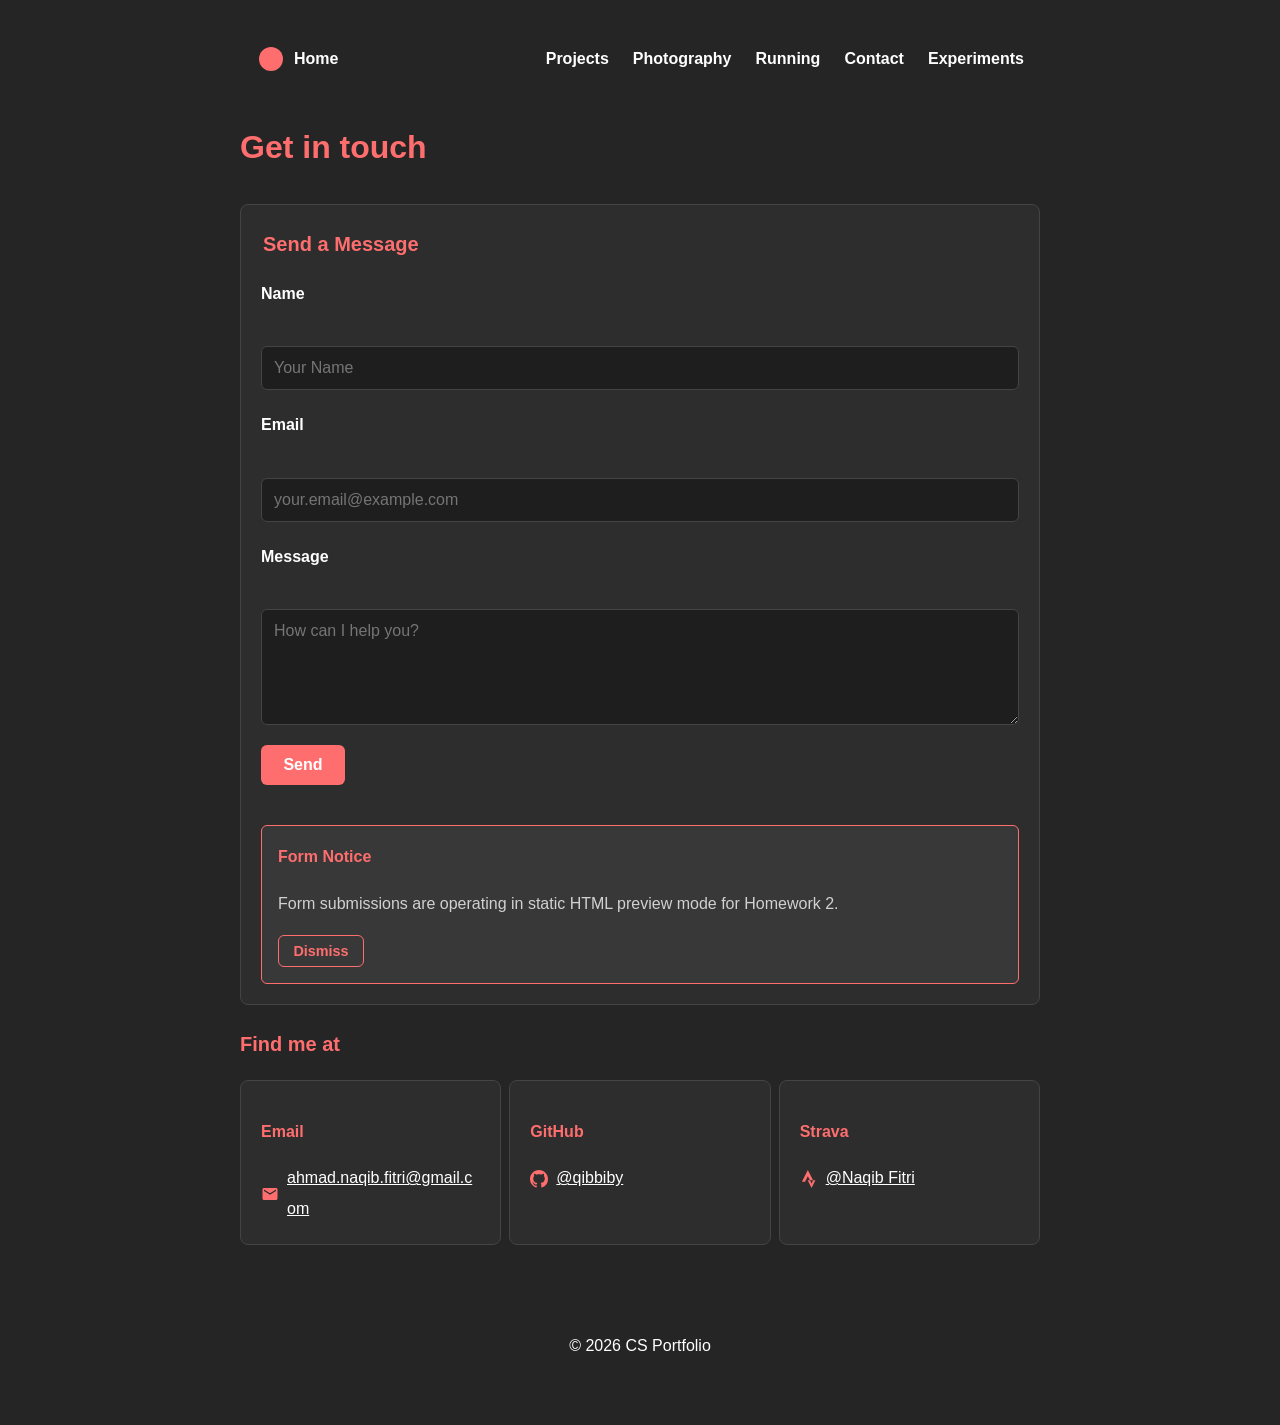
==== contact.html @ a680a1a0 "Copied site content from hw3" ====
<!DOCTYPE html>
<html lang="en">

<head>
    <meta charset="UTF-8">
    <meta name="viewport" content="width=device-width, initial-scale=1.0">
    <title>Contact</title>
    <link rel="stylesheet" href="portfolio.css">
</head>

<body>

    <header>
        <nav>
            <a href="index.html">
                <svg class="nav-logo" viewBox="0 0 100 100">
                    <circle cx="50" cy="50" r="40" />
                </svg>
                <strong>Home</strong>
            </a>
            <ul>
                <li><a href="projects.html">Projects</a></li>
                <li><a href="photography.html">Photography</a></li>
                <li><a href="running.html">Running</a></li>
                <li><a href="contact.html">Contact</a></li>
                <li><a href="experiments.html">Experiments</a></li>
            </ul>
        </nav>
    </header>

    <main>
        <section>
            <h1>Get in touch</h1>

            <article class="card contact-card">
                <form action="#" method="post">
                    <fieldset>
                        <legend>Send a Message</legend>
                        <p>
                            <label for="user-name">Name</label><br>
                            <input type="text" id="user-name" name="name" required placeholder="Your Name">
                        </p>
                        <p>
                            <label for="user-email">Email</label><br>
                            <input type="email" id="user-email" name="email" required placeholder="your.email@example.com">
                        </p>
                        <p>
                            <label for="user-message">Message</label><br>
                            <textarea id="user-message" name="message" rows="5" required placeholder="How can I help you?"></textarea>
                        </p>
                        <button type="submit">Send</button>
                    </fieldset>
                </form>

                <dialog open class="form-dialog">
                    <h3>Form Notice</h3>
                    <p>Form submissions are operating in static HTML preview mode for Homework 2.</p>
                    <button type="button" onclick="this.parentElement.removeAttribute('open')">Dismiss</button>
                </dialog>

            </article>

        </section>

        <section>
            <h2>Find me at</h2>

            <section class="contact-grid">
                <article class="card contact-item">
                    <h3>Email</h3>
                    <p>
                        <svg class="contact-icon" viewBox="0 0 24 24">
                            <path d="M20 4H4c-1.1 0-1.99.9-1.99 2L2 18c0 1.1.9 2 2 2h16c1.1 0 2-.9 2-2V6c0-1.1-.9-2-2-2zm0 4l-8 5-8-5V6l8 5 8-5v2z"/>
                        </svg>
                        <a href="mailto:ahmad.naqib.fitri@gmail.com">ahmad.naqib.fitri@gmail.com</a>
                    </p>
                </article>

                <article class="card contact-item">
                    <h3>GitHub</h3>
                    <p>
                        <svg class="contact-icon" viewBox="0 0 24 24">
                            <path d="M12 0C5.37 0 0 5.37 0 12c0 5.31 3.435 9.795 8.205 11.385.6.105.825-.255.825-.57 0-.285-.015-1.23-.015-2.235-3.015.555-3.795-.735-4.035-1.41-.135-.345-.72-1.41-1.23-1.695-.42-.225-1.02-.78-.015-.795.945-.015 1.62.87 1.845 1.23 1.08 1.815 2.805 1.305 3.495.99.105-.78.42-1.305.765-1.605-2.67-.3-5.46-1.335-5.46-5.925 0-1.305.465-2.385 1.23-3.225-.12-.3-.54-1.53.12-3.18 0 0 1.005-.315 3.3 1.23.96-.27 1.98-.405 3-.405s2.04.135 3 .405c2.295-1.56 3.3-1.23 3.3-1.23.66 1.65.24 2.88.12 3.18.765.84 1.23 1.905 1.23 3.225 0 4.605-2.805 5.625-5.475 5.925.435.375.81 1.095.81 2.22 0 1.605-.015 2.895-.015 3.3 0 .315.225.69.825.57A12.02 12.02 0 0024 12c0-6.63-5.37-12-12-12z"/>
                        </svg>
                        <a href="https://github.com/qibbiby" target="_blank" rel="noopener">@qibbiby</a>
                    </p>
                </article>

                <article class="card contact-item">
                    <h3>Strava</h3>
                    <p>
                        <svg class="contact-icon" viewBox="0 0 24 24">
                            <path d="M15.387 17.944l-2.089-4.116h-3.065L15.387 24l5.15-10.172h-3.066m-7.008-5.599l2.836 5.598h4.172L10.463 0l-7.92 15.617h4.173"/>
                        </svg>
                        <a href="https://strava.app.link/zKgGntjSd7b" target="_blank" rel="noopener">@Naqib Fitri</a>
                    </p>
                </article>
                
            </section>
        </section>
    </main>

    <footer>
        <p>&copy; 2026 CS Portfolio</p>
    </footer>

</body>

</html>
---- portfolio.css ----
/* by Ahmad bin Feizal
    repository : https://github.com/qibbiby/cse134b-hw3
*/
/* 
    CUSTOM PROPERTIES (VARIABLES)
*/
:root {
    --primary-color: #ff6e6e;
    --primary-hover: #e05353;
    --bg-dark: rgb(37, 37, 37);
    --card-bg: #2d2d2d;
    --text-light: #ffffff;
    --text-muted: #d1d1d1;
    --border-color: #444444;
    --font-stack: sans-serif;
}
body {
    font-family: var(--font-stack);
    line-height: 1.9;
    color: var(--text-light);
    background-color: var(--bg-dark);
    max-width: 800px;
    margin-left: auto;
    margin-right: auto;
    padding: 1.25rem;
    
}

h1 { 
    font-size: 2rem;
    color: var(--primary-color);
}

h2 { 
    font-size: 1.25rem;
    color: var(--primary-color);
}

/*
    Combinator 1: Targets <p> which is placed directly affter an <h2> heading.
    Reduce top margin to group section subtitles
*/
h2 + p {
    margin-top: 0.25rem;
    color: var(--text-muted);
}

h3 { 
    font-size: 1rem;
    color: var(--primary-color);
}

img {
    max-width: 100%;
    height: auto;
    display: block;
}

/* Base button style */
button {
    background-color: var(--primary-color);
    color: #ffffff;
    border: none;
    padding: 0.7em 1.4em;
    font-size: 1rem;
    font-weight: bold;
    border-radius: 6px;
    cursor: pointer;
    transition: background-color 0.2s ease, transform 0.1s ease;
}

button:hover {
    background-color: var(--primary-hover);
    transform: translateY(-1px);
}

/* Keyboard accessibility focus rings */
a:focus-visible,
button:focus-visible,
input:focus-visible,
textarea:focus-visible {
    outline: 2px solid var(--primary-color);
    outline-offset: 4px;
}

/* 
    GLOBAL LINK STYLES
*/
a {
    color: var(--text-light);
    text-decoration: underline;
    transition: color 0.2s ease;
}

a:visited {
    color: var(--text-muted);
}

a:hover {
    color: var(--primary-hover);
}

/*
NAVIGATION
*/
nav {
    display: flex;
    align-items: center;
    justify-content: space-between;
    padding: 1rem;
}

/* 
    Combinator 2 : Targets the only <a> which are direct child elements inside
    <nav> without affecting other <a>. This aligns the logo and home text side-by-side
    without affecting other navigation links
*/
nav > a {
    display: flex;
    align-items: center;
    gap: 0.5rem;
    color: var(--text-light);
    text-decoration: none;
    font-weight: bold;
}

nav ul {
    display: flex;
    list-style: none;
    margin: 0;
    padding: 0;
    gap: 1.5rem;
}

nav ul li a {
    color: var(--text-light);
    text-decoration: none;
    font-weight: bold;
}

nav a:hover {
    color: var(--primary-color);
}

.nav-logo {
    width: 30px;
    height: 30px;
}

.nav-logo circle {
    fill: var(--primary-color);
    transition: fill 0.2s ease;
}

/*
    FOOTER
*/
footer {
    text-align: center;
    margin-top: 50px;
    padding: 20px 0;
}

.card {
    border: 1px solid var(--border-color);
    padding: 1.25rem;
    margin: 1.25rem 0;
    background-color: var(--card-bg);
    border-radius: 8px;
}

/*
    PROFILE PICTURE
*/
.profile-section {
    display: flex;
    justify-content: space-between;
    align-items: center;
    gap: 2rem;
    padding: 2rem;
    margin: 1.5rem 0;
    border: 1px solid var(--border-color);
    background-color: var(--card-bg);
    border-radius: 8px;
}

.profile-section > header {
    flex: 1;
}

.profile-section h1 {
    margin-top: 0;
    margin-bottom: 0.5rem;
    font-size: 2.2rem;
    color: var(--primary-color);
}

.profile-section p {
    margin-top: 4rem;
    margin-bottom: 1.5rem;
    color: var(--text-muted);
    font-size: 1.1rem;
}

.profile-img {
    width: 300px;
    height: 300px;
    object-fit: cover;
    border-radius: 8px;
    flex-shrink: 0;
}

/* 
    PROJECT CARDS
*/
.project-card {
    display: flex;
    gap: 1.5rem;
    align-items: flex-start;
}

.project-media {
    width: 320px;
    max-width: 100%;
    height: 200px;
    object-fit: cover;
    border-radius: 6px;
    border: 0;
    flex-shrink: 0;
}

.project-content {
    flex: 1;
    min-width: 0;
}

.project-content h2 {
    margin-top: 0;
    margin-bottom: 0.25rem;
    color: var(--primary-color);
}

.project-subtitle {
    margin-top: 0;
    margin-bottom: 1rem;
    color: #b0b0b0;
}

.project-status {
    margin-top: 1rem;
}

progress {
    accent-color: var(--primary-color);
}

/* 
    RUNNING CARDS
*/
.running-card {
    display: flex;
    justify-content: space-between;
    align-items: center;
    gap: 1.5rem;
}

.running-content {
    flex: 1;
    min-width: 0;
}

.running-content h2 {
    margin-top: 0.25rem;
    margin-bottom: 0.5rem;
    color: var(--primary-color);
}

.race-date {
    margin: 0;
    font-style: italic;
    color: var(--text-muted);
}

.race-location {
    color: var(--text-muted);
    margin-bottom: 0;
}

.running-media {
    width: 320px;
    max-width: 100%;
    height: 200px;
    object-fit: cover;
    border-radius: 6px;
    flex-shrink: 0;
}

.plan-card ol {
    padding-left: 1.25rem;
    margin-bottom: 0;
}

.plan-card li {
    margin-bottom: 0.5rem;
}

/* 
    CONTACT PAGE & FORM STYLES
*/
.contact-card {
    display: flex;
    flex-direction: column;
    gap: 1.5rem;
}

fieldset {
    border: none;
    padding: 0;
    margin: 0;
}

legend {
    font-size: 1.25rem;
    font-weight: bold;
    color: var(--primary-color);
    margin-bottom: 1rem;
}

form p {
    margin: 0 0 1.25rem 0;
}

label {
    display: block;
    font-weight: bold;
    margin-bottom: 0.4rem;
    color: var(--text-light);
}

/* 
    Attribute Selector 1 : Targets text and email input field to enforce
    theme, custom padding, and consistent border styling
*/
input[type="text"],
input[type="email"],
textarea {
    width: 100%;
    display: block;            
    box-sizing: border-box;  
    padding: 0.75rem;
    font-size: 1rem;
    font-family: var(--font-stack); 
    background-color: #1e1e1e;
    color: var(--text-light);
    border: 1px solid var(--border-color);
    border-radius: 6px;
    transition: border-color 0.2s ease, outline 0.2s ease;
}

input[type="text"]:focus,
input[type="email"]:focus,
textarea:focus {
    border-color: var(--primary-color);
    outline: 2px solid var(--primary-color);
    outline-offset: 1px;
}

.form-dialog {
    position: static;
    display: block;            
    box-sizing: border-box;  
    width: 100%;
    margin-top: 1rem;
    padding: 1rem;
    background-color: #383838;
    color: var(--text-light);
    border: 1px solid var(--primary-color);
    border-radius: 6px;
}

.form-dialog h3 {
    margin-top: 0;
    margin-bottom: 0.5rem;
}

.form-dialog p {
    margin-bottom: 1rem;
    color: var(--text-muted);
}

.form-dialog button {
    background-color: transparent;
    border: 1px solid var(--primary-color);
    color: var(--primary-color);
    padding: 0.5em 1em;
    font-size: 0.9rem;
}

.form-dialog button:hover {
    background-color: var(--primary-color);
    color: #ffffff;
    transform: none;
}

.contact-grid {
    display: flex;
    gap: 0.5rem;
}

.contact-item {
    flex: 1;
    margin: 0;
}

.contact-item p {
    display: flex;
    align-items: center;
    gap: 0.5rem;
    margin-bottom: 0;
    word-break: break-word;
}

.contact-icon {
    width: 18px;
    height: 18px;
    fill: var(--primary-color);
    flex-shrink: 0;
}

/* 
    PHOTOGRAPHY TRIP CARDS & GALLERY
*/
.photo-trip header {
    display: flex;
    justify-content: space-between;
    align-items: baseline;
    margin-bottom: 1rem;
}

.photo-trip h2 {
    margin: 0;
}

.trip-date {
    margin: 0;
    font-style: italic;
    color: var(--text-muted);
}

.photo-gallery {
    display: flex;
    flex-direction: row;     
    gap: 1rem;
    width: 100%;
}

.photo-gallery figure {
    flex: 1;
    margin: 0;
    min-width: 0;
}

.photo-gallery img {
    width: 100%;
    height: 160px;
    object-fit: cover;
    border-radius: 6px;
    border: 1px solid var(--border-color);
}

.photo-gallery figcaption {
    margin-top: 0.4rem;
    font-size: 0.85rem;
    color: var(--text-muted);
    text-align: center;
}

/* 
    EXPERIMENTS PAGE & HTML5 SANDBOX
*/
.sandbox-featured {
    display: flex;
    flex-direction: column;
    align-items: center;
    text-align: center;
}

.sandbox-featured h2 {
    margin-top: 0;
    margin-bottom: 1rem;
}

canvas {
    max-width: 100%;
    height: auto;
    border: 1px solid var(--border-color);
    border-radius: 6px;
    background-color: #111111;
}

.experiments-grid {
    display: flex;
    gap: 1rem;
}

.experiment-item {
    flex: 1;
    margin: 0;
    display: flex;
    flex-direction: column;
    gap: 0.5rem;
}

.experiment-item h3 {
    margin-top: 0;
    margin-bottom: 0.25rem;
}

.experiment-item video {
    width: 100%;
    height: auto;
    border-radius: 6px;
    border: 1px solid var(--border-color);
    background-color: #000000;
}

.experiment-item audio {
    width: 100%;
    margin-top: 0.5rem;
}

.math-display {
    font-size: 1.6rem;
    text-align: center;
    padding: 0.75rem 0;
    margin: 0;
    color: var(--primary-color);
}

/* Mobile Responsive Adjustment */
@media (max-width: 650px) {

    nav {
        flex-direction: column;
        gap: 1rem;
        padding: 0.5rem 0;
    }

    nav ul {
        flex-wrap: wrap;
        justify-content: center;
        gap: 0.75rem 1.25rem; 
    }

    .profile-section {
        flex-direction: column-reverse;
        text-align: center;
    }

    .profile-img {
        width: 200px;
        height: 200px;
    }

    .project-card {
        flex-direction: column;
        align-items: stretch;
    }

    .project-media {
        width: 100%;
        height: auto;
        aspect-ratio: 16 / 9;
    }

    .running-card {
        flex-direction: column-reverse;
        align-items: stretch;
    }

    .running-media {
        width: 100%;
        height: auto;
        aspect-ratio: 16 / 9;
    }

    .contact-grid {
        flex-direction: column;
    }

    .photo-trip header {
        flex-direction: column;
        gap: 0.25rem;
    }

    .photo-gallery {
        flex-direction: column;
    }

    .photo-gallery img {
        height: 200px;
    }

    .experiments-grid {
        flex-direction: column;
    }
}
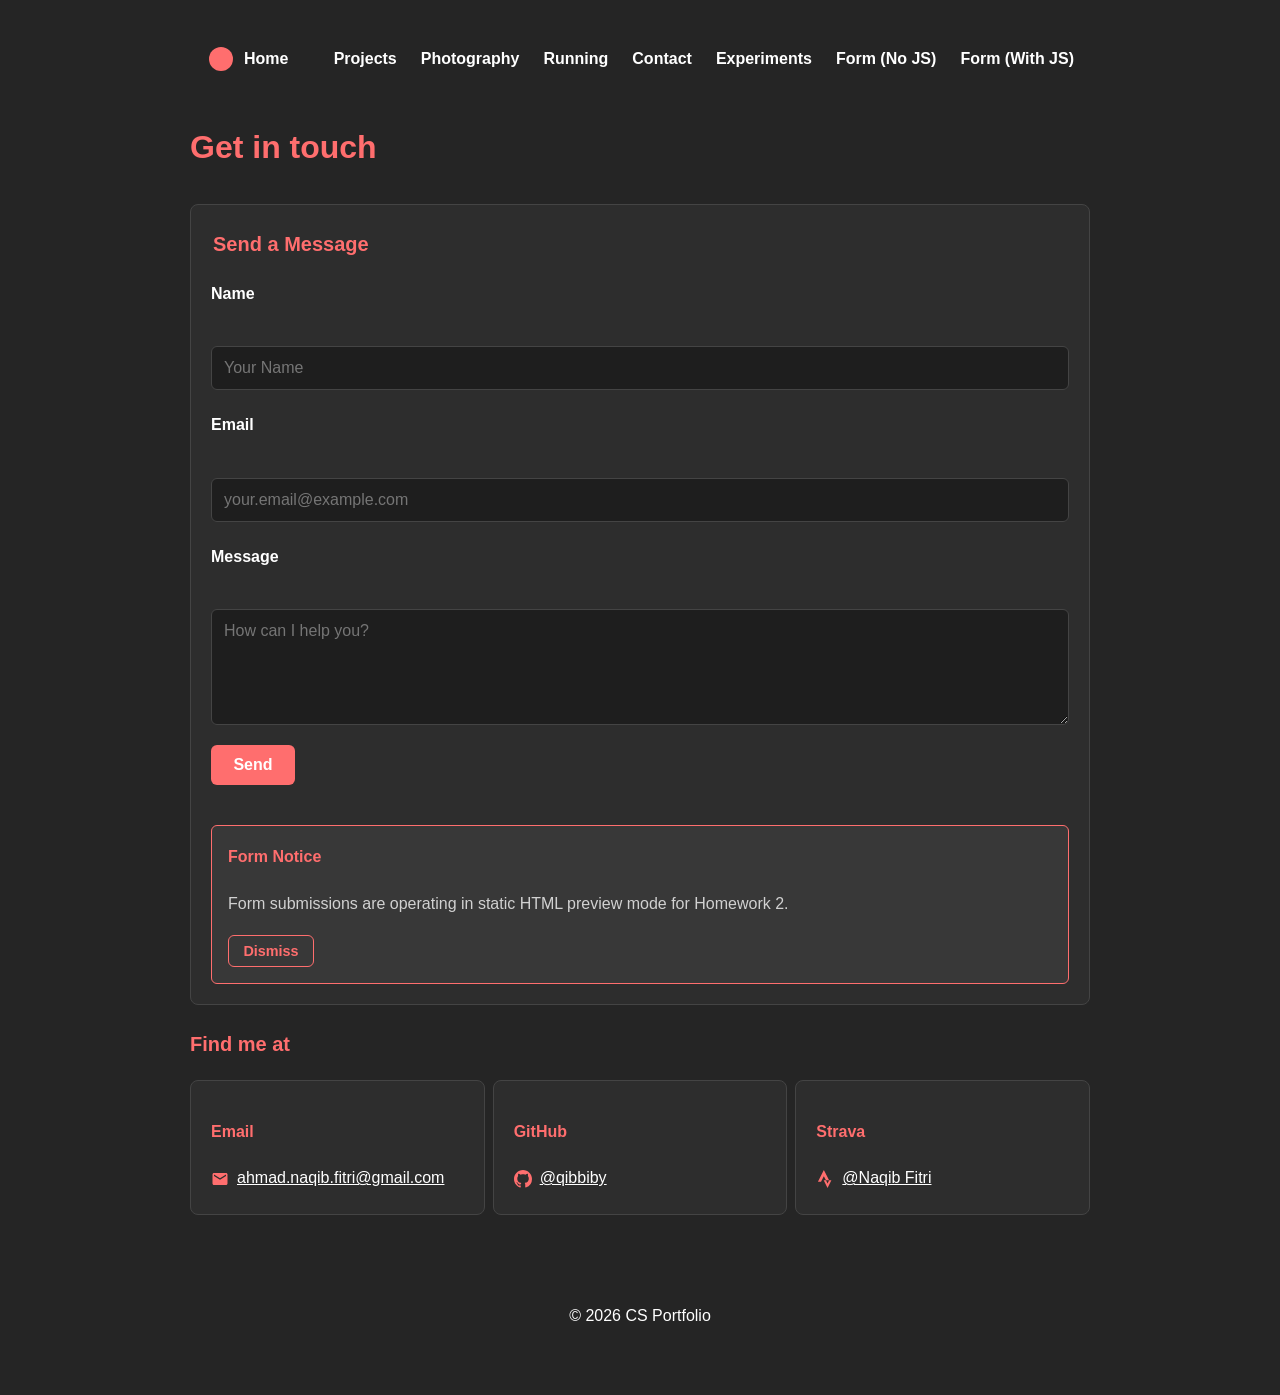
==== commit c2ffa16c: "Added form-no-js, form-with-js, and form.js. Updated css stylesheet to support these files. update n" ====
--- a/contact.html
+++ b/contact.html
@@ -24,6 +24,8 @@
                 <li><a href="running.html">Running</a></li>
                 <li><a href="contact.html">Contact</a></li>
                 <li><a href="experiments.html">Experiments</a></li>
+                <li><a href="form-no-js.html">Form (No JS)</a></li>
+                <li><a href="form-with-js.html">Form (With JS)</a></li>
             </ul>
         </nav>
     </header>
--- a/portfolio.css
+++ b/portfolio.css
@@ -19,7 +19,7 @@
     line-height: 1.9;
     color: var(--text-light);
     background-color: var(--bg-dark);
-    max-width: 800px;
+    max-width: 900px;
     margin-left: auto;
     margin-right: auto;
     padding: 1.25rem;
@@ -537,6 +537,121 @@
     color: var(--primary-color);
 }
 
+
+/* Homework 4: HTML-only contact form */
+
+.no-js-form:not(.js-form) label:not([for="comments"]) {
+    margin-bottom: 1rem;
+}
+
+.no-js-form label[for="comments"] {
+    margin-bottom: 0;
+}
+
+.no-js-form input {
+    max-width: 100%;
+}
+
+.no-js-form textarea {
+    max-width: 100%;
+    resize: vertical;
+    margin-bottom: 2rem;
+}
+
+.no-js-form input,
+.no-js-form textarea {
+    border: 2px solid var(--border-color)
+}
+
+.no-js-form input:focus-visible,
+.no-js-form textarea:focus-visible {
+    outline: none;
+    border: 2px solid var(--primary-color)
+}
+
+/* Invalid fields after user interaction */
+.no-js-form :user-invalid,
+.js-form [aria-invalid="true"] {
+    border-color: #ff4d4d;
+    border-style: dashed;
+
+}
+
+/* Required field indicator */
+.required {
+    color: #ff4d4d;
+    font-weight: normal;
+}
+
+/* HW4 Part 3 */
+.js-form.no-js-form label{
+    margin-bottom: 0;
+}
+
+.js-form input[type="text"],
+.js-form input[type="email"] {
+    margin-bottom: 1rem;
+}
+
+/* Feedback areas */
+.js-form #js-feedback[hidden] {
+    display: none;
+}
+
+.js-form #js-feedback h2 {
+    margin-top: 0rem;
+    margin-bottom: 0.25rem;
+}
+
+.js-form #error-list {
+    margin-top: 0.25rem;
+    padding-left: 1.5rem;
+}
+
+/* Character counter */
+.js-form #comments-info {
+    margin-top: 0.25rem;
+    margin-left: 0.5rem;
+}
+
+/* Near character limit warning */
+.js-form #comments-info.count-warning {
+    color: #ffd18a;
+}
+
+    /* Error message box */
+.js-form #js-feedback section:first-child {
+    background-color: #3d2525;
+    border: 1px solid #ff4d4d;
+    border-radius: 8px;
+    padding: 0.5rem 1rem 0rem;
+    margin: 1rem 0;
+}
+
+.js-form #js-feedback section:first-child h2,
+.js-form #error-list {
+    color: #ffb5b5;
+}
+
+/* Information message box */
+.js-form #js-feedback section:last-child {
+    background-color: #474338;
+    border: 1px solid #ffd18a;
+    border-radius: 8px;
+    padding: 0.5rem 1rem 0rem;
+    margin: 1rem 0;
+}
+
+.js-form #js-feedback section:last-child h2,
+.js-form #comments-info {
+    color: #df9a33;
+}
+
+.js-form #js-feedback section[hidden] {
+    display: none;
+}
+
+
 /* Mobile Responsive Adjustment */
 @media (max-width: 650px) {
 
@@ -604,4 +719,8 @@
     .experiments-grid {
         flex-direction: column;
     }
+
+    .no-js-form {
+        padding: 1rem;
+    }
 }
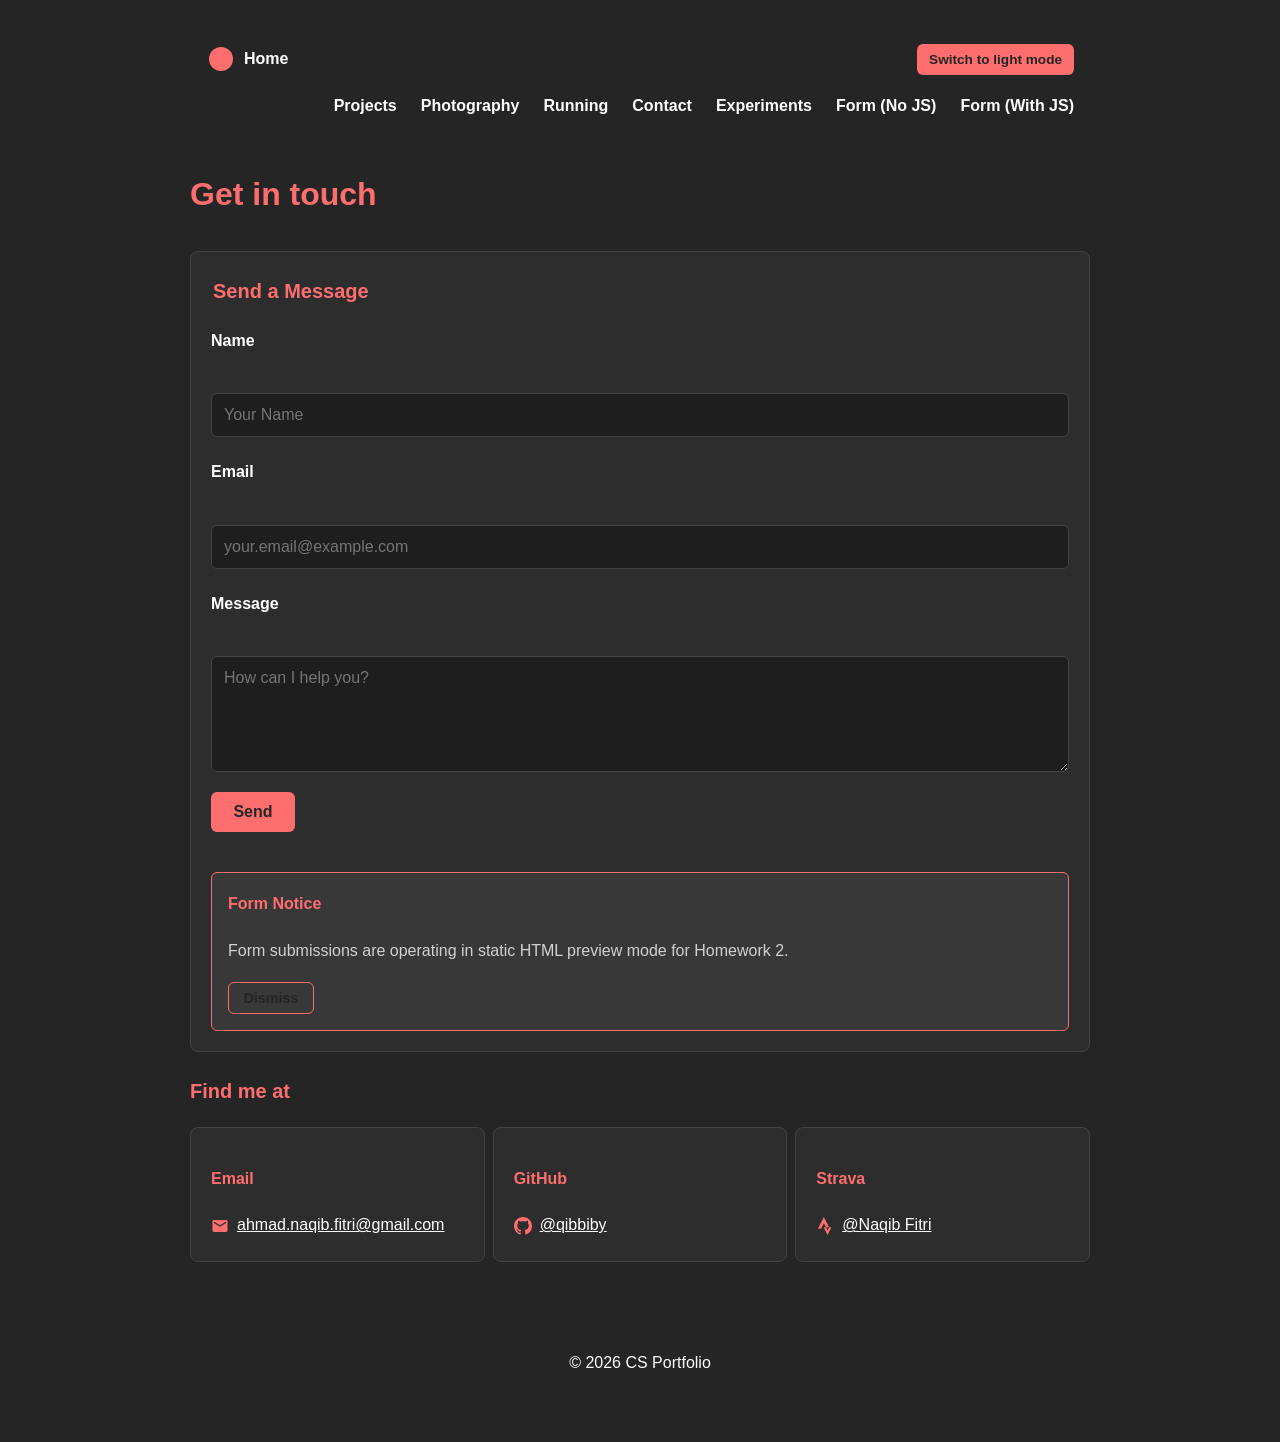
==== commit 3b4d384d: "Added theme changing between light mode and dark mode. Added transition during theme change" ====
--- a/contact.html
+++ b/contact.html
@@ -6,6 +6,7 @@
     <meta name="viewport" content="width=device-width, initial-scale=1.0">
     <title>Contact</title>
     <link rel="stylesheet" href="portfolio.css">
+    <script src="theme.js" defer></script>
 </head>
 
 <body>
@@ -18,6 +19,11 @@
                 </svg>
                 <strong>Home</strong>
             </a>
+            
+            <button type="button" id="theme-toggle" hidden>
+                Switch to light mode
+            </button>
+
             <ul>
                 <li><a href="projects.html">Projects</a></li>
                 <li><a href="photography.html">Photography</a></li>
@@ -27,6 +33,7 @@
                 <li><a href="form-no-js.html">Form (No JS)</a></li>
                 <li><a href="form-with-js.html">Form (With JS)</a></li>
             </ul>
+            
         </nav>
     </header>
 
--- a/portfolio.css
+++ b/portfolio.css
@@ -5,6 +5,9 @@
     CUSTOM PROPERTIES (VARIABLES)
 */
 :root {
+
+    color-scheme: dark;
+
     --primary-color: #ff6e6e;
     --primary-hover: #e05353;
     --bg-dark: rgb(37, 37, 37);
@@ -12,7 +15,37 @@
     --text-light: #ffffff;
     --text-muted: #d1d1d1;
     --border-color: #444444;
+    --input-bg: #1e1e1e;
     --font-stack: sans-serif;
+    --button-text: #252525;
+
+    --info-bg: #474338;
+    --info-border: #ffd18a;
+    --info-text: #df9a33;   
+
+    --error-bg: #3d2525;
+    --error-border: #ff4d4d;
+    --error-text: #ffb5b5;
+}
+
+:root[data-theme="light"] {
+    color-scheme: light;
+
+    --primary-color: #d43e4d;
+    --primary-hover: #8f1d29;
+    --bg-dark: #ffffff;
+    --card-bg: #f5f5f5;
+    --text-light: #222222;
+    --text-muted: #555555;
+    --border-color: #999999;
+    --input-bg: #ffffff;
+    --button-text: #ffffff;
+    --info-bg: #fff4db;
+    --info-border: #a66b00;
+    --info-text: #805000;
+    --error-bg: #fff0f0;
+    --error-border: #c62828;
+    --error-text: #a11919;  
 }
 body {
     font-family: var(--font-stack);
@@ -59,7 +92,7 @@
 /* Base button style */
 button {
     background-color: var(--primary-color);
-    color: #ffffff;
+    color: var(--button-text);
     border: none;
     padding: 0.7em 1.4em;
     font-size: 1rem;
@@ -104,9 +137,10 @@
 NAVIGATION
 */
 nav {
-    display: flex;
+    display: grid;
+    grid-template-columns: 1fr auto;
     align-items: center;
-    justify-content: space-between;
+    gap: 1rem;
     padding: 1rem;
 }
 
@@ -125,17 +159,21 @@
 }
 
 nav ul {
-    display: flex;
+    grid-column: 1 / -1;
+    display: flex;
+    justify-content: flex-end;
+    flex-wrap: wrap;
     list-style: none;
     margin: 0;
     padding: 0;
-    gap: 1.5rem;
+    gap: 1rem 1.5rem;
 }
 
 nav ul li a {
     color: var(--text-light);
     text-decoration: none;
     font-weight: bold;
+    white-space: nowrap;
 }
 
 nav a:hover {
@@ -150,6 +188,12 @@
 .nav-logo circle {
     fill: var(--primary-color);
     transition: fill 0.2s ease;
+}
+
+#theme-toggle {
+    padding: 0.5rem 0.75rem;
+    font-size: 0.85rem;
+    white-space: nowrap;
 }
 
 /*
@@ -350,7 +394,7 @@
     padding: 0.75rem;
     font-size: 1rem;
     font-family: var(--font-stack); 
-    background-color: #1e1e1e;
+    background-color: var(--input-bg);
     color: var(--text-light);
     border: 1px solid var(--border-color);
     border-radius: 6px;
@@ -391,7 +435,7 @@
 .form-dialog button {
     background-color: transparent;
     border: 1px solid var(--primary-color);
-    color: var(--primary-color);
+    color: var(--button-text);
     padding: 0.5em 1em;
     font-size: 0.9rem;
 }
@@ -621,8 +665,8 @@
 
     /* Error message box */
 .js-form #js-feedback section:first-child {
-    background-color: #3d2525;
-    border: 1px solid #ff4d4d;
+    background-color: var(--error-bg);
+    border: 1px solid var(--error-border);
     border-radius: 8px;
     padding: 0.5rem 1rem 0rem;
     margin: 1rem 0;
@@ -630,13 +674,13 @@
 
 .js-form #js-feedback section:first-child h2,
 .js-form #error-list {
-    color: #ffb5b5;
+    color: var(--error-text);
 }
 
 /* Information message box */
 .js-form #js-feedback section:last-child {
-    background-color: #474338;
-    border: 1px solid #ffd18a;
+    background-color: var(--info-bg);
+    border: 1px solid var(--info-border);
     border-radius: 8px;
     padding: 0.5rem 1rem 0rem;
     margin: 1rem 0;
@@ -644,11 +688,18 @@
 
 .js-form #js-feedback section:last-child h2,
 .js-form #comments-info {
-    color: #df9a33;
+    color: var(--info-text);
 }
 
 .js-form #js-feedback section[hidden] {
     display: none;
+}
+
+/* HW4 Part 4.2: View Transitions */
+
+::view-transition-old(root),
+::view-transition-new(root) {
+    animation-duration: 0.4s;
 }
 
 
@@ -723,4 +774,11 @@
     .no-js-form {
         padding: 1rem;
     }
+}
+
+@media (prefers-reduced-motion: reduce) {
+    ::view-transition-old(root),
+    ::view-transition-new(root) {
+        animation: none;
+    }
 }
